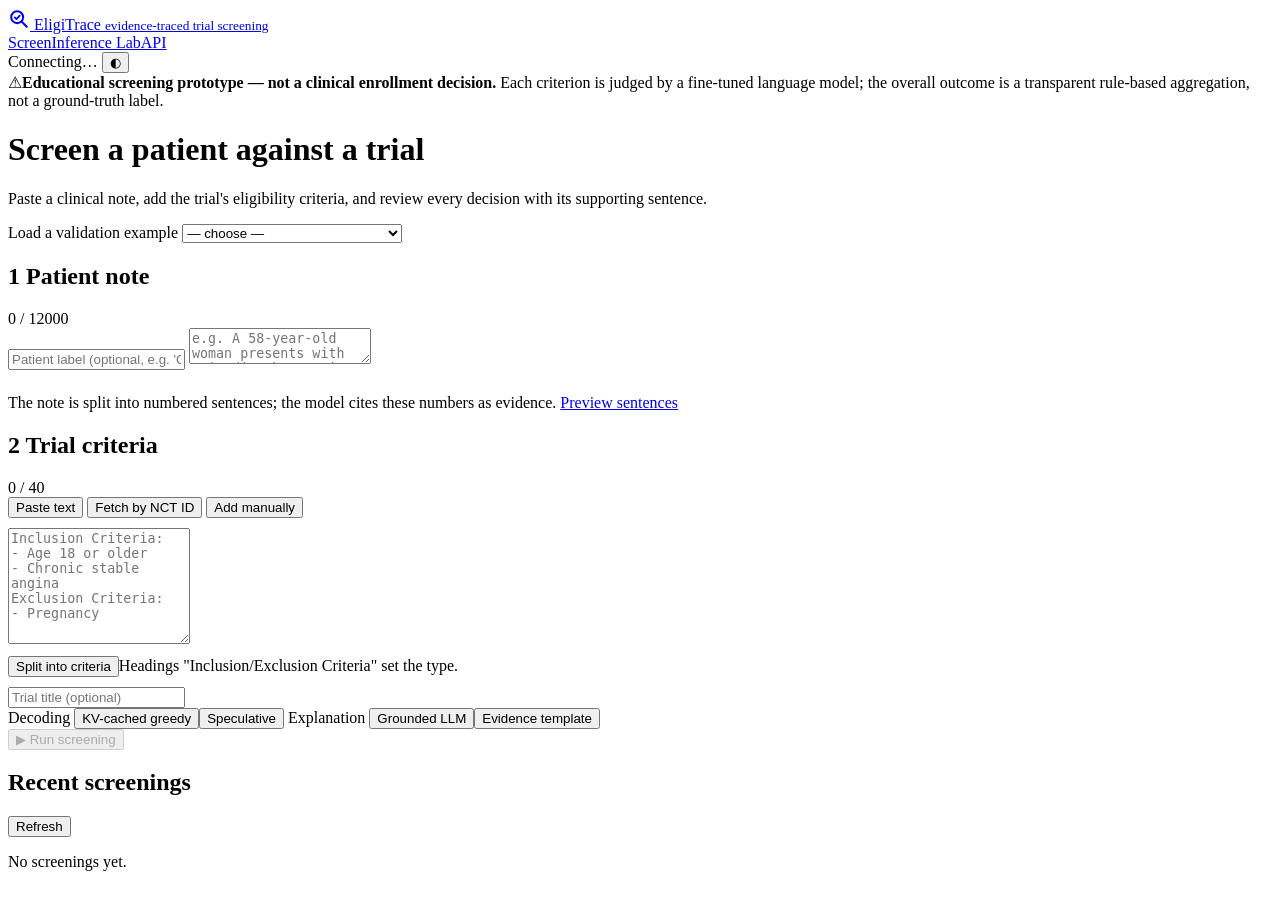
==== web/index.html @ 6bc14928 "feat: add decoders, attention kernels, evaluation, training and web app - Add hand-written KV-cached" ====
<!doctype html>
<html lang="en">
<head>
  <meta charset="utf-8">
  <meta name="viewport" content="width=device-width, initial-scale=1">
  <title>EligiTrace · Screen</title>
  <link rel="icon" href="data:image/svg+xml,<svg xmlns='http://www.w3.org/2000/svg' viewBox='0 0 24 24'><circle cx='10' cy='10' r='6' fill='none' stroke='%232f5bd3' stroke-width='2.5'/><path d='M14.5 14.5 21 21' stroke='%232f5bd3' stroke-width='2.5' stroke-linecap='round'/></svg>">
  <link rel="stylesheet" href="/assets/app.css">
</head>
<body>
<header class="topbar"><div class="topbar-inner">
  <a class="brand" href="/" aria-label="EligiTrace home">
    <svg width="22" height="22" viewBox="0 0 24 24" fill="none" aria-hidden="true"><circle cx="10" cy="10" r="6.5" stroke="currentColor" stroke-width="2.2"/><path d="M7.3 10.2l1.9 1.9 3.6-3.8" stroke="currentColor" stroke-width="2" stroke-linecap="round" stroke-linejoin="round"/><path d="M15 15l5.5 5.5" stroke="currentColor" stroke-width="2.2" stroke-linecap="round"/></svg>
    EligiTrace <small>evidence-traced trial screening</small></a>
  <nav class="nav" aria-label="Main"><a href="/" aria-current="page">Screen</a><a href="/lab">Inference Lab</a><a href="/docs" target="_blank" rel="noopener">API</a></nav>
  <span class="spacer"></span>
  <span class="status" id="status" data-s="loading" role="status" aria-live="polite"><span class="dot"></span><span id="status-text">Connecting…</span></span>
  <button class="icon-btn" id="theme" title="Toggle theme" aria-label="Toggle colour theme">◐</button>
</div></header>

<div class="disclaimer"><div role="note"><span aria-hidden="true">⚠</span><span><b>Educational screening prototype — not a clinical enrollment decision.</b> Each criterion is judged by a fine-tuned language model; the overall outcome is a transparent rule-based aggregation, not a ground-truth label.</span></div></div>

<main>
  <div class="page-head">
    <div><h1>Screen a patient against a trial</h1><p>Paste a clinical note, add the trial's eligibility criteria, and review every decision with its supporting sentence.</p></div>
    <div class="row"><label class="hint" for="example">Load a validation example</label>
      <select id="example" style="width:auto;min-width:220px"><option value="">— choose —</option></select></div>
  </div>

  <div class="grid-2">
    <section class="card" aria-labelledby="h-note">
      <div class="card-h"><h2 id="h-note"><span class="step">1</span> Patient note</h2><span class="counter" id="note-count">0 / 12000</span></div>
      <div class="card-b">
        <input type="text" id="patient-label" placeholder="Patient label (optional, e.g. 'Case 12, 58F')" maxlength="120" style="margin-bottom:8px">
        <textarea id="note" maxlength="12000" placeholder="e.g. A 58-year-old woman presents with episodic chest pain radiating to the back… (free text, or dataset-style numbered lines '0. …')" aria-describedby="note-err note-hint"></textarea>
        <div class="field-error" id="note-err" role="alert"></div>
        <p class="hint" id="note-hint">The note is split into numbered sentences; the model cites these numbers as evidence. <a href="#" id="preview-toggle">Preview sentences</a></p>
        <ol id="preview" class="evq" hidden></ol>
      </div>
    </section>

    <section class="card" aria-labelledby="h-crit">
      <div class="card-h"><h2 id="h-crit"><span class="step">2</span> Trial criteria</h2><span class="counter" id="crit-count">0 / 40</span></div>
      <div class="card-b">
        <div class="tabs" role="tablist">
          <button role="tab" aria-selected="true" data-tab="paste">Paste text</button>
          <button role="tab" aria-selected="false" data-tab="nct">Fetch by NCT ID</button>
          <button role="tab" aria-selected="false" data-tab="manual">Add manually</button>
        </div>
        <div data-panel="paste" style="margin-top:10px">
          <textarea id="paste" style="min-height:110px" placeholder="Inclusion Criteria:&#10;- Age 18 or older&#10;- Chronic stable angina&#10;Exclusion Criteria:&#10;- Pregnancy"></textarea>
          <div class="row" style="margin-top:8px"><button class="btn sm" id="parse-btn">Split into criteria</button><span class="hint">Headings "Inclusion/Exclusion Criteria" set the type.</span></div>
        </div>
        <div data-panel="nct" hidden style="margin-top:10px">
          <div class="row"><input type="text" id="nct" placeholder="NCT01397994" maxlength="11" style="max-width:200px" aria-describedby="nct-err">
            <button class="btn sm" id="nct-btn">Fetch from ClinicalTrials.gov</button></div>
          <div class="field-error" id="nct-err" role="alert"></div>
        </div>
        <div data-panel="manual" hidden style="margin-top:10px">
          <div class="row"><button class="btn sm" data-add="inclusion">+ Inclusion</button><button class="btn sm" data-add="exclusion">+ Exclusion</button>
            <button class="btn sm ghost" id="clear-crit">Clear all</button></div>
        </div>
        <input type="text" id="trial-title" placeholder="Trial title (optional)" maxlength="300" style="margin-top:10px">
        <div class="crit-list" id="crit-list" aria-label="Criteria to screen"></div>
        <div class="field-error" id="crit-err" role="alert"></div>
      </div>
    </section>
  </div>

  <div class="run-bar">
    <div class="row" style="gap:18px">
      <label>Decoding <span class="seg" id="decoding"><button aria-pressed="true" data-v="kv_cached">KV-cached greedy</button><button aria-pressed="false" data-v="speculative">Speculative</button></span></label>
      <label id="gamma-wrap" hidden>γ <input type="range" id="gamma" min="1" max="8" value="4" style="width:90px"><span id="gamma-v">4</span></label>
      <label>Explanation <span class="seg" id="explain"><button aria-pressed="true" data-v="llm">Grounded LLM</button><button aria-pressed="false" data-v="template">Evidence template</button></span></label>
    </div>
    <button class="btn primary" id="run" disabled><span aria-hidden="true">▶</span> Run screening</button>
  </div>

  <section id="results" hidden aria-live="polite"></section>

  <section class="history card" aria-labelledby="h-hist">
    <div class="card-h"><h2 id="h-hist">Recent screenings</h2><button class="btn sm ghost" id="hist-refresh">Refresh</button></div>
    <div class="card-b" id="history"><p class="empty">No screenings yet.</p></div>
  </section>
</main>
<div id="toasts" aria-live="assertive"></div>
<script type="module" src="/assets/js/screen.js"></script>
</body>
</html>
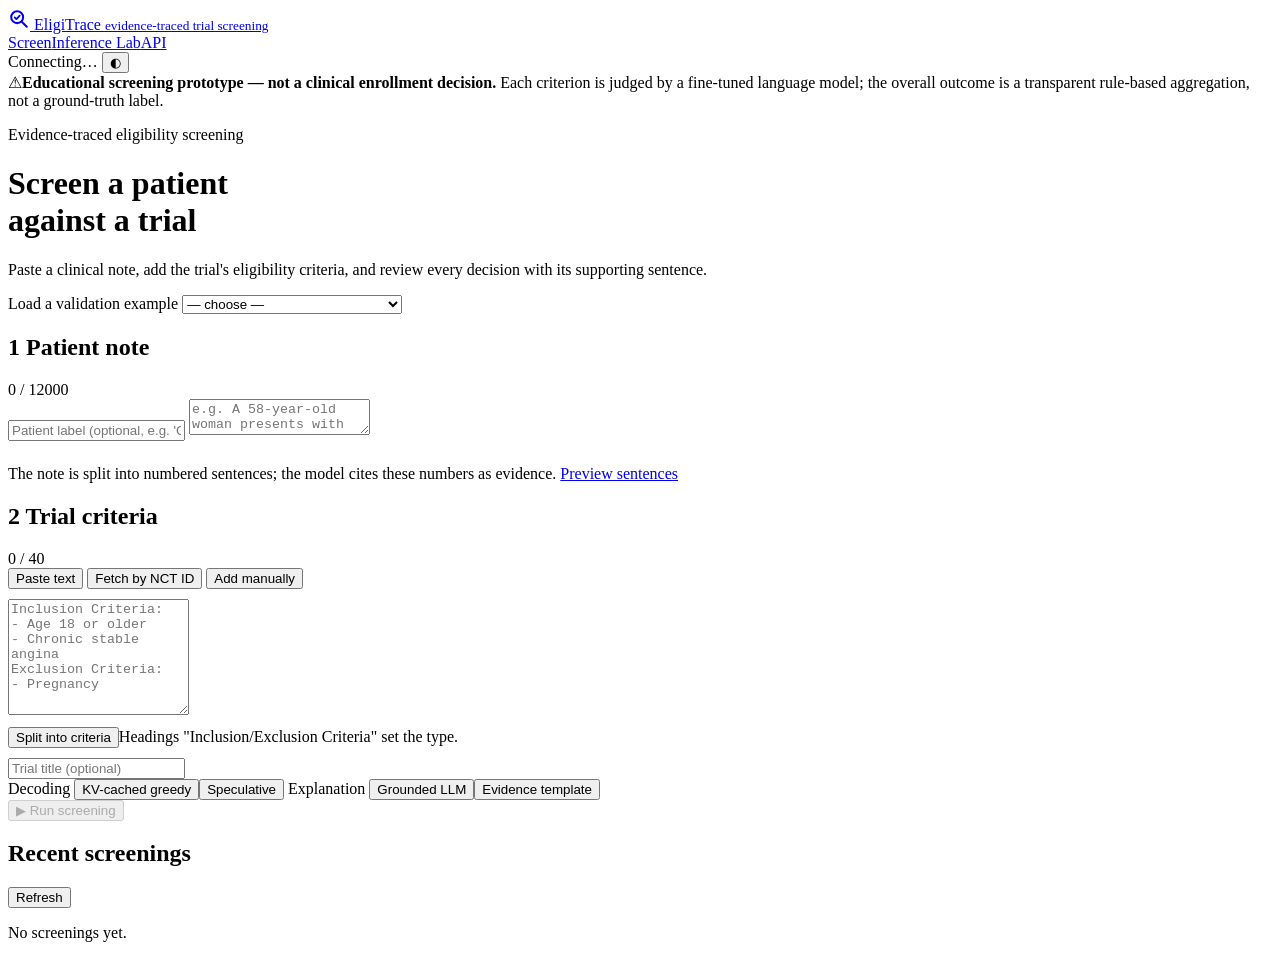
==== commit fe4bf7ed: "feat(ui): luxury redesign (ivory and obsidian, champagne gold, self-hosted serif and sans fonts) - w" ====
--- a/web/index.html
+++ b/web/index.html
@@ -22,7 +22,7 @@
 
 <main>
   <div class="page-head">
-    <div><h1>Screen a patient against a trial</h1><p>Paste a clinical note, add the trial's eligibility criteria, and review every decision with its supporting sentence.</p></div>
+    <div><p class="eyebrow">Evidence-traced eligibility screening</p><h1>Screen a patient<br>against a trial</h1><p>Paste a clinical note, add the trial's eligibility criteria, and review every decision with its supporting sentence.</p></div>
     <div class="row"><label class="hint" for="example">Load a validation example</label>
       <select id="example" style="width:auto;min-width:220px"><option value="">— choose —</option></select></div>
   </div>
